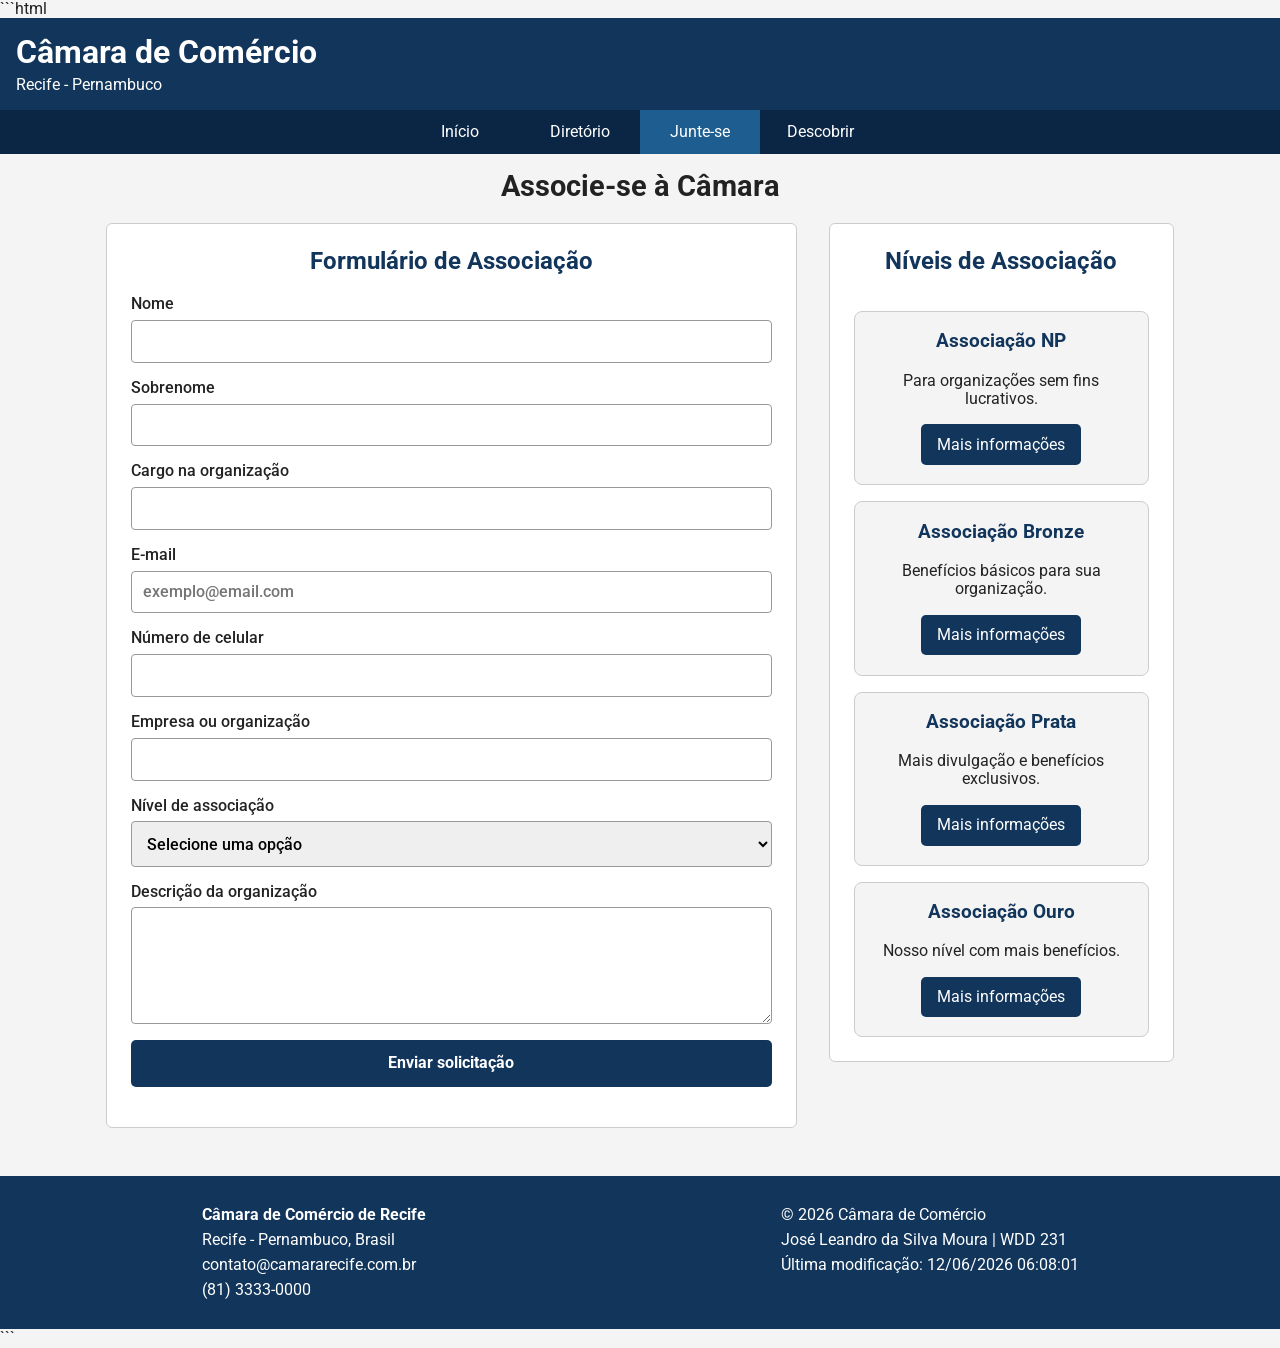
==== camara/associacao.html @ 473f821c "Adicionar pagina de associacao da Camara S04" ====
```html
<!DOCTYPE html>
<html lang="pt-BR">

<head>
  <meta charset="UTF-8">
  <meta name="viewport" content="width=device-width, initial-scale=1.0">

  <meta
    name="description"
    content="Associe-se à Câmara de Comércio de Recife e conheça nossos níveis e benefícios de associação.">

  <meta name="author" content="José Leandro da Silva Moura">

  <meta property="og:title" content="Associe-se | Câmara de Comércio de Recife">
  <meta
    property="og:description"
    content="Faça parte da Câmara de Comércio de Recife e conheça nossos níveis de associação.">
  <meta
    property="og:image"
    content="https://jubileujandira.github.io/wdd231/camara/imagens/recife-tecnologia.jpeg">
  <meta
    property="og:url"
    content="https://jubileujandira.github.io/wdd231/camara/associacao.html">
  <meta property="og:type" content="website">

  <title>Associe-se | Câmara de Comércio</title>

  <link rel="icon" href="favicon.ico">

  <link rel="preconnect" href="https://fonts.googleapis.com">
  <link rel="preconnect" href="https://fonts.gstatic.com" crossorigin>
  <link
    href="https://fonts.googleapis.com/css2?family=Roboto:wght@400;500;700&display=swap"
    rel="stylesheet">

  <link rel="stylesheet" href="estilos/normalize.css">
  <link rel="stylesheet" href="estilos/telas-pequenas.css">
  <link rel="stylesheet" href="estilos/telas-grandes.css">

  <script src="scripts/associacao.js" defer></script>
</head>

<body>

  <header>
    <div class="cabecalho">
      <div class="nome-site">
        <span>Câmara de Comércio</span>
        <p>Recife - Pernambuco</p>
      </div>

      <button
        id="menu"
        type="button"
        aria-label="Abrir menu de navegação"
        aria-controls="navegacao"
        aria-expanded="false">
        ☰
      </button>
    </div>

    <nav id="navegacao">
      <a href="index.html">Início</a>
      <a href="diretorio.html">Diretório</a>
      <a href="associacao.html" class="ativo">Junte-se</a>
      <a href="descobrir.html">Descobrir</a>
    </nav>
  </header>

  <main>
    <h1>Associe-se à Câmara</h1>

    <div class="conteudo-associacao">

      <section class="area-formulario">
        <h2>Formulário de Associação</h2>

        <form method="get" action="agradecimento.html">

          <label>
            Nome
            <input
              type="text"
              name="nome"
              title="Digite seu nome"
              autocomplete="given-name"
              required>
          </label>

          <label>
            Sobrenome
            <input
              type="text"
              name="sobrenome"
              title="Digite seu sobrenome"
              autocomplete="family-name"
              required>
          </label>

          <label>
            Cargo na organização
            <input
              type="text"
              name="cargo"
              title="Digite seu cargo na organização"
              autocomplete="organization-title"
              pattern="[A-Za-zÀ-ÿ\s-]{7,}">
          </label>

          <label>
            E-mail
            <input
              type="email"
              name="email"
              title="Digite seu endereço de e-mail"
              autocomplete="email"
              placeholder="exemplo@email.com"
              required>
          </label>

          <label>
            Número de celular
            <input
              type="tel"
              name="telefone"
              title="Digite seu número de celular"
              autocomplete="tel"
              required>
          </label>

          <label>
            Empresa ou organização
            <input
              type="text"
              name="organizacao"
              title="Digite o nome da empresa ou organização"
              autocomplete="organization"
              required>
          </label>

          <label>
            Nível de associação
            <select
              name="nivel"
              title="Selecione um nível de associação"
              required>
              <option value="">Selecione uma opção</option>
              <option value="np">Associação NP</option>
              <option value="bronze">Associação Bronze</option>
              <option value="silver">Associação Prata</option>
              <option value="gold">Associação Ouro</option>
            </select>
          </label>

          <label>
            Descrição da organização
            <textarea
              name="descricao"
              title="Descreva a atividade da sua organização"
              rows="5"></textarea>
          </label>

          <input type="hidden" name="timestamp" id="timestamp">

          <button type="submit">Enviar solicitação</button>

        </form>
      </section>

      <section class="niveis-associacao">
        <h2>Níveis de Associação</h2>

        <div class="cartao-nivel">
          <h3>Associação NP</h3>
          <p>Para organizações sem fins lucrativos.</p>
          <button type="button" data-modal="modal-np">
            Mais informações
          </button>
        </div>

        <div class="cartao-nivel">
          <h3>Associação Bronze</h3>
          <p>Benefícios básicos para sua organização.</p>
          <button type="button" data-modal="modal-bronze">
            Mais informações
          </button>
        </div>

        <div class="cartao-nivel">
          <h3>Associação Prata</h3>
          <p>Mais divulgação e benefícios exclusivos.</p>
          <button type="button" data-modal="modal-prata">
            Mais informações
          </button>
        </div>

        <div class="cartao-nivel">
          <h3>Associação Ouro</h3>
          <p>Nosso nível com mais benefícios.</p>
          <button type="button" data-modal="modal-ouro">
            Mais informações
          </button>
        </div>
      </section>

    </div>

    <dialog id="modal-np">
      <h2>Associação NP</h2>
      <p>Indicada para organizações sem fins lucrativos.</p>
      <p>Não possui taxa de associação.</p>
      <p>Inclui participação em eventos e acesso a informações da Câmara.</p>
      <button type="button" class="fechar-modal">Fechar</button>
    </dialog>

    <dialog id="modal-bronze">
      <h2>Associação Bronze</h2>
      <p>Inclui participação em eventos da Câmara.</p>
      <p>Acesso a treinamentos e oportunidades de networking.</p>
      <button type="button" class="fechar-modal">Fechar</button>
    </dialog>

    <dialog id="modal-prata">
      <h2>Associação Prata</h2>
      <p>Inclui todos os benefícios do nível Bronze.</p>
      <p>Oferece descontos em eventos e oportunidades adicionais de divulgação.</p>
      <button type="button" class="fechar-modal">Fechar</button>
    </dialog>

    <dialog id="modal-ouro">
      <h2>Associação Ouro</h2>
      <p>Inclui todos os benefícios dos níveis anteriores.</p>
      <p>Oferece maior destaque publicitário e participação em eventos especiais.</p>
      <button type="button" class="fechar-modal">Fechar</button>
    </dialog>

  </main>

  <footer>
    <div>
      <p><strong>Câmara de Comércio de Recife</strong></p>
      <p>Recife - Pernambuco, Brasil</p>
      <p>contato@camararecife.com.br</p>
      <p>(81) 3333-0000</p>
    </div>

    <div>
      <p>
        © <span id="anoAtual"></span>
        Câmara de Comércio
      </p>

      <p>José Leandro da Silva Moura | WDD 231</p>

      <p>
        Última modificação:
        <span id="ultimaModificacao"></span>
      </p>
    </div>
  </footer>

</body>

</html>
```
---- camara/estilos/telas-pequenas.css ----
body {
  font-family: "Roboto", Arial, Helvetica, sans-serif;
  background-color: #f4f4f4;
  color: #222;
}

header {
  background-color: #12355b;
  color: white;
}

.cabecalho {
  padding: 1rem;
  display: flex;
  justify-content: space-between;
  align-items: center;
}

.nome-site span {
  display: block;
  margin-bottom: 0.3rem;
  font-size: 2rem;
  font-weight: 700;
}

.nome-site p {
  margin: 0;
}

#menu {
  background-color: transparent;
  color: white;
  border: 1px solid white;
  padding: 0.5rem 0.7rem;
  cursor: pointer;
  font-size: 1.4rem;
}

nav {
  background-color: #0b2545;
  display: none;
  flex-direction: column;
}

nav.aberto {
  display: flex;
}

nav a {
  color: white;
  text-decoration: none;
  padding: 0.8rem 1rem;
  text-align: center;
}

nav a:hover,
nav a.ativo {
  background-color: #1d5d8f;
}

main {
  max-width: 1100px;
  margin: 0 auto;
  padding: 1rem;
}

main h1 {
  text-align: center;
  font-size: 1.8rem;
}

/* =========================
   DIRETÓRIO
   ========================= */

.visualizacao {
  display: flex;
  justify-content: center;
  gap: 0.5rem;
  margin: 1rem 0 1.5rem;
}

.visualizacao button {
  padding: 0.6rem 1rem;
  border: 1px solid #12355b;
  background-color: white;
  cursor: pointer;
  border-radius: 4px;
}

.visualizacao button:hover {
  background-color: #12355b;
  color: white;
}

/* VISUALIZAÇÃO EM GRADE */

#membros.grade {
  display: grid;
  grid-template-columns: repeat(auto-fit, minmax(220px, 1fr));
  gap: 1rem;
}

/* VISUALIZAÇÃO EM LISTA */

#membros.lista {
  display: block;
}

#membros.lista section {
  margin-bottom: 0.7rem;
}

/* IMAGENS APARECEM NA GRADE */

#membros.grade img {
  display: block;
  max-width: 100%;
  height: auto;
  margin: 0 auto 1rem;
}

/* IMAGENS NÃO APARECEM NA LISTA */

#membros.lista img {
  display: none;
}

#membros section {
  background-color: white;
  border: 1px solid #ccc;
  border-radius: 6px;
  padding: 1rem;
}

#membros h3 {
  color: #12355b;
}

#membros a {
  color: #0645ad;
}

/* =========================
   PÁGINA INICIAL
   ========================= */

/* HERO */

.hero {
  position: relative;
  margin-bottom: 1.5rem;
  overflow: hidden;
  border-radius: 6px;
}

.hero img {
  display: block;
  width: 100%;
  height: 350px;
  object-fit: cover;
}

.hero-conteudo {
  background-color: #12355b;
  color: white;
  padding: 1.2rem;
  text-align: center;
}

.hero-conteudo h2 {
  margin-top: 0;
}

.hero-conteudo p {
  line-height: 1.5;
}

.cta {
  display: inline-block;
  background-color: white;
  color: #12355b;
  padding: 0.8rem 1.2rem;
  margin-top: 0.5rem;
  border-radius: 5px;
  text-decoration: none;
  font-weight: 700;
}

.cta:hover {
  background-color: #e6e6e6;
}

/* EVENTOS, CLIMA E PREVISÃO */

.informacoes {
  display: grid;
  grid-template-columns: 1fr;
  gap: 1rem;
  margin-bottom: 2rem;
}

.eventos,
.clima,
.previsao {
  background-color: white;
  border: 1px solid #ccc;
  border-radius: 6px;
  padding: 1rem;
}

.eventos h2,
.clima h2,
.previsao h2 {
  background-color: #12355b;
  color: white;
  margin: -1rem -1rem 1rem;
  padding: 0.7rem;
  text-align: center;
}

.eventos h3 {
  color: #12355b;
}

/* EMPRESAS EM DESTAQUE */

.destaques {
  margin-top: 1.5rem;
}

.destaques > h2 {
  text-align: center;
  color: #12355b;
}

#empresas-destaque {
  display: grid;
  grid-template-columns: 1fr;
  gap: 1rem;
}

#empresas-destaque section {
  background-color: white;
  border: 1px solid #ccc;
  border-radius: 6px;
  padding: 1rem;
  text-align: center;
}

#empresas-destaque img {
  display: block;
  max-width: 180px;
  width: 100%;
  height: auto;
  margin: 0 auto 1rem;
}

#empresas-destaque h3 {
  color: #12355b;
}

#empresas-destaque a {
  color: #0645ad;
  overflow-wrap: anywhere;
}

/* =========================
   RODAPÉ
   ========================= */

footer {
  background-color: #12355b;
  color: white;
  padding: 1.5rem;
  text-align: center;
  margin-top: 2rem;
}

footer p {
  margin: 0.4rem 0;
}
/* =========================
   PÁGINA DE ASSOCIAÇÃO
   ========================= */

.conteudo-associacao {
  display: grid;
  grid-template-columns: 1fr;
  gap: 2rem;
}

.area-formulario,
.niveis-associacao {
  background-color: white;
  border: 1px solid #ccc;
  border-radius: 6px;
  padding: 1rem;
}

.area-formulario h2,
.niveis-associacao h2 {
  color: #12355b;
  text-align: center;
}

/* FORMULÁRIO */

.area-formulario form {
  display: flex;
  flex-direction: column;
  gap: 1rem;
}

.area-formulario label {
  display: flex;
  flex-direction: column;
  gap: 0.4rem;
  font-weight: 500;
}

.area-formulario input,
.area-formulario select,
.area-formulario textarea {
  width: 100%;
  box-sizing: border-box;
  padding: 0.7rem;
  border: 1px solid #999;
  border-radius: 4px;
  font: inherit;
}

.area-formulario input:focus,
.area-formulario select:focus,
.area-formulario textarea:focus {
  outline: 2px solid #1d5d8f;
  outline-offset: 2px;
}

.area-formulario button[type="submit"] {
  background-color: #12355b;
  color: white;
  border: none;
  border-radius: 5px;
  padding: 0.9rem;
  font-size: 1rem;
  font-weight: 700;
  cursor: pointer;
}

.area-formulario button[type="submit"]:hover {
  background-color: #1d5d8f;
}

/* CARTÕES DOS NÍVEIS */

.niveis-associacao {
  display: flex;
  flex-direction: column;
  gap: 1rem;
}

.cartao-nivel {
  background-color: #f4f4f4;
  border: 1px solid #ccc;
  border-radius: 8px;
  padding: 1.2rem;
  text-align: center;

  animation: entradaCartao 1s ease-out both;
}

.cartao-nivel:nth-of-type(2) {
  animation-delay: 0.2s;
}

.cartao-nivel:nth-of-type(3) {
  animation-delay: 0.4s;
}

.cartao-nivel:nth-of-type(4) {
  animation-delay: 0.6s;
}

.cartao-nivel:nth-of-type(5) {
  animation-delay: 0.8s;
}

.cartao-nivel h3 {
  color: #12355b;
}

.cartao-nivel button {
  background-color: #12355b;
  color: white;
  border: none;
  border-radius: 5px;
  padding: 0.7rem 1rem;
  cursor: pointer;
}

.cartao-nivel button:hover {
  background-color: #1d5d8f;
}

/* ANIMAÇÃO INICIAL DOS CARTÕES */

@keyframes entradaCartao {
  from {
    opacity: 0;
    transform: translateY(25px);
  }

  to {
    opacity: 1;
    transform: translateY(0);
  }
}

/* MODAIS */

dialog {
  max-width: 500px;
  width: calc(100% - 3rem);
  border: none;
  border-radius: 8px;
  padding: 1.5rem;
}

dialog::backdrop {
  background-color: rgba(0, 0, 0, 0.6);
}

dialog h2 {
  color: #12355b;
}

.fechar-modal {
  background-color: #12355b;
  color: white;
  border: none;
  border-radius: 5px;
  padding: 0.7rem 1rem;
  cursor: pointer;
}

.fechar-modal:hover {
  background-color: #1d5d8f;
}

/* =========================
   PÁGINA DE AGRADECIMENTO
   ========================= */

.agradecimento {
  max-width: 700px;
  margin: 2rem auto;
  background-color: white;
  border: 1px solid #ccc;
  border-radius: 8px;
  padding: 1.5rem;
}

.agradecimento h1,
.agradecimento h2 {
  color: #12355b;
}

#dados-enviados {
  background-color: #f4f4f4;
  border-left: 5px solid #12355b;
  padding: 1rem;
  margin: 1.5rem 0;
}

.voltar-inicio {
  display: inline-block;
  background-color: #12355b;
  color: white;
  text-decoration: none;
  padding: 0.8rem 1rem;
  border-radius: 5px;
}

.voltar-inicio:hover {
  background-color: #1d5d8f;
}
---- camara/estilos/telas-grandes.css ----
@media screen and (min-width: 700px) {

  /* =========================
     CABEÇALHO E NAVEGAÇÃO
     ========================= */

  #menu {
    display: none;
  }

  nav {
    display: flex;
    flex-direction: row;
    justify-content: center;
  }

  nav a {
    min-width: 120px;
  }

  /* =========================
     DIRETÓRIO
     ========================= */

  /* VISUALIZAÇÃO EM GRADE */

  #membros.grade {
    display: grid;
    grid-template-columns: repeat(3, 1fr);
    gap: 1rem;
  }

  /* VISUALIZAÇÃO EM LISTA */

  #membros.lista {
    display: block;
  }

  #membros.lista section {
    margin-bottom: 0.7rem;
  }

  /* Na lista as imagens não devem aparecer */

  #membros.lista img {
    display: none;
  }

  /* =========================
     PÁGINA INICIAL
     ========================= */

  /* HERO */

  .hero {
    position: relative;
  }

  .hero img {
    width: 100%;
    height: 450px;
    object-fit: cover;
  }

  .hero-conteudo {
    position: absolute;
    left: 2rem;
    bottom: 2rem;
    max-width: 450px;
    background-color: rgba(18, 53, 91, 0.95);
    border-radius: 6px;
    text-align: left;
  }

  /* EVENTOS, CLIMA E PREVISÃO */

  .informacoes {
    grid-template-columns: 2fr 1fr 1fr;
    align-items: stretch;
  }

  .eventos,
  .clima,
  .previsao {
    min-height: 220px;
  }

  /* EMPRESAS EM DESTAQUE */

  #empresas-destaque {
    grid-template-columns: repeat(3, 1fr);
  }

  #empresas-destaque section {
    display: flex;
    flex-direction: column;
    align-items: center;
  }

  #empresas-destaque img {
    height: 120px;
    object-fit: contain;
  }

  /* =========================
     PÁGINA DE ASSOCIAÇÃO
     ========================= */

  .conteudo-associacao {
    display: grid;
    grid-template-columns: 2fr 1fr;
    gap: 2rem;
    align-items: start;
  }

  .area-formulario {
    padding: 1.5rem;
  }

  .niveis-associacao {
    padding: 1.5rem;
  }

  dialog {
    max-width: 500px;
  }

  /* =========================
     PÁGINA DE AGRADECIMENTO
     ========================= */

  .agradecimento {
    max-width: 700px;
    margin: 2rem auto;
    padding: 2rem;
  }

  /* =========================
     RODAPÉ
     ========================= */

  footer {
    display: flex;
    justify-content: space-around;
    text-align: left;
  }

}
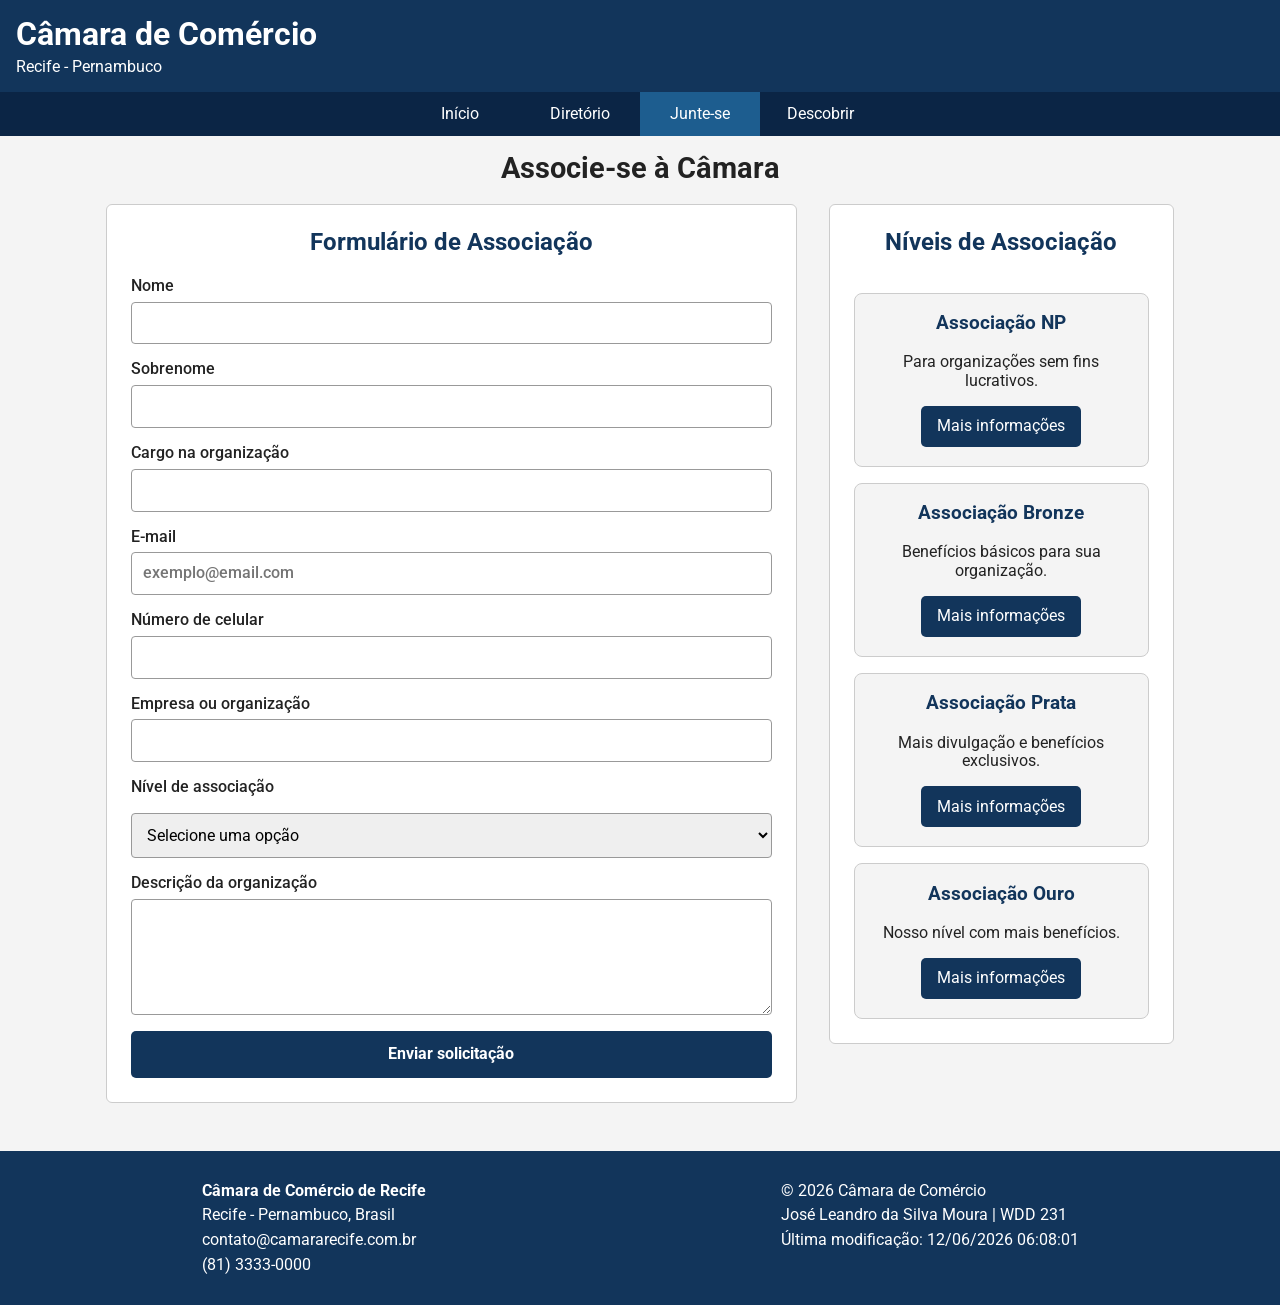
==== commit 4f28ad48: "Corrigir formulario de associacao S04" ====
--- a/camara/associacao.html
+++ b/camara/associacao.html
@@ -1,4 +1,3 @@
-```html
 <!DOCTYPE html>
 <html lang="pt-BR">
 
@@ -139,19 +138,18 @@
               required>
           </label>
 
-          <label>
-            Nível de associação
-            <select
-              name="nivel"
-              title="Selecione um nível de associação"
-              required>
-              <option value="">Selecione uma opção</option>
-              <option value="np">Associação NP</option>
-              <option value="bronze">Associação Bronze</option>
-              <option value="silver">Associação Prata</option>
-              <option value="gold">Associação Ouro</option>
-            </select>
-          </label>
+          <label for="nivel-associacao">Nível de associação</label>
+          <select
+            id="nivel-associacao"
+            name="nivel-associacao"
+            title="Selecione um nível de associação"
+            required>
+            <option value="" disabled selected>Selecione uma opção</option>
+            <option value="np">Associação NP</option>
+            <option value="bronze">Associação Bronze</option>
+            <option value="silver">Associação Prata</option>
+            <option value="gold">Associação Ouro</option>
+          </select>
 
           <label>
             Descrição da organização
@@ -161,7 +159,10 @@
               rows="5"></textarea>
           </label>
 
-          <input type="hidden" name="timestamp" id="timestamp">
+          <input
+            type="hidden"
+            name="timestamp"
+            id="timestamp">
 
           <button type="submit">Enviar solicitação</button>
 
@@ -224,14 +225,20 @@
     <dialog id="modal-prata">
       <h2>Associação Prata</h2>
       <p>Inclui todos os benefícios do nível Bronze.</p>
-      <p>Oferece descontos em eventos e oportunidades adicionais de divulgação.</p>
+      <p>
+        Oferece descontos em eventos e oportunidades adicionais
+        de divulgação.
+      </p>
       <button type="button" class="fechar-modal">Fechar</button>
     </dialog>
 
     <dialog id="modal-ouro">
       <h2>Associação Ouro</h2>
       <p>Inclui todos os benefícios dos níveis anteriores.</p>
-      <p>Oferece maior destaque publicitário e participação em eventos especiais.</p>
+      <p>
+        Oferece maior destaque publicitário e participação
+        em eventos especiais.
+      </p>
       <button type="button" class="fechar-modal">Fechar</button>
     </dialog>
 
@@ -262,5 +269,4 @@
 
 </body>
 
-</html>
-```+</html>
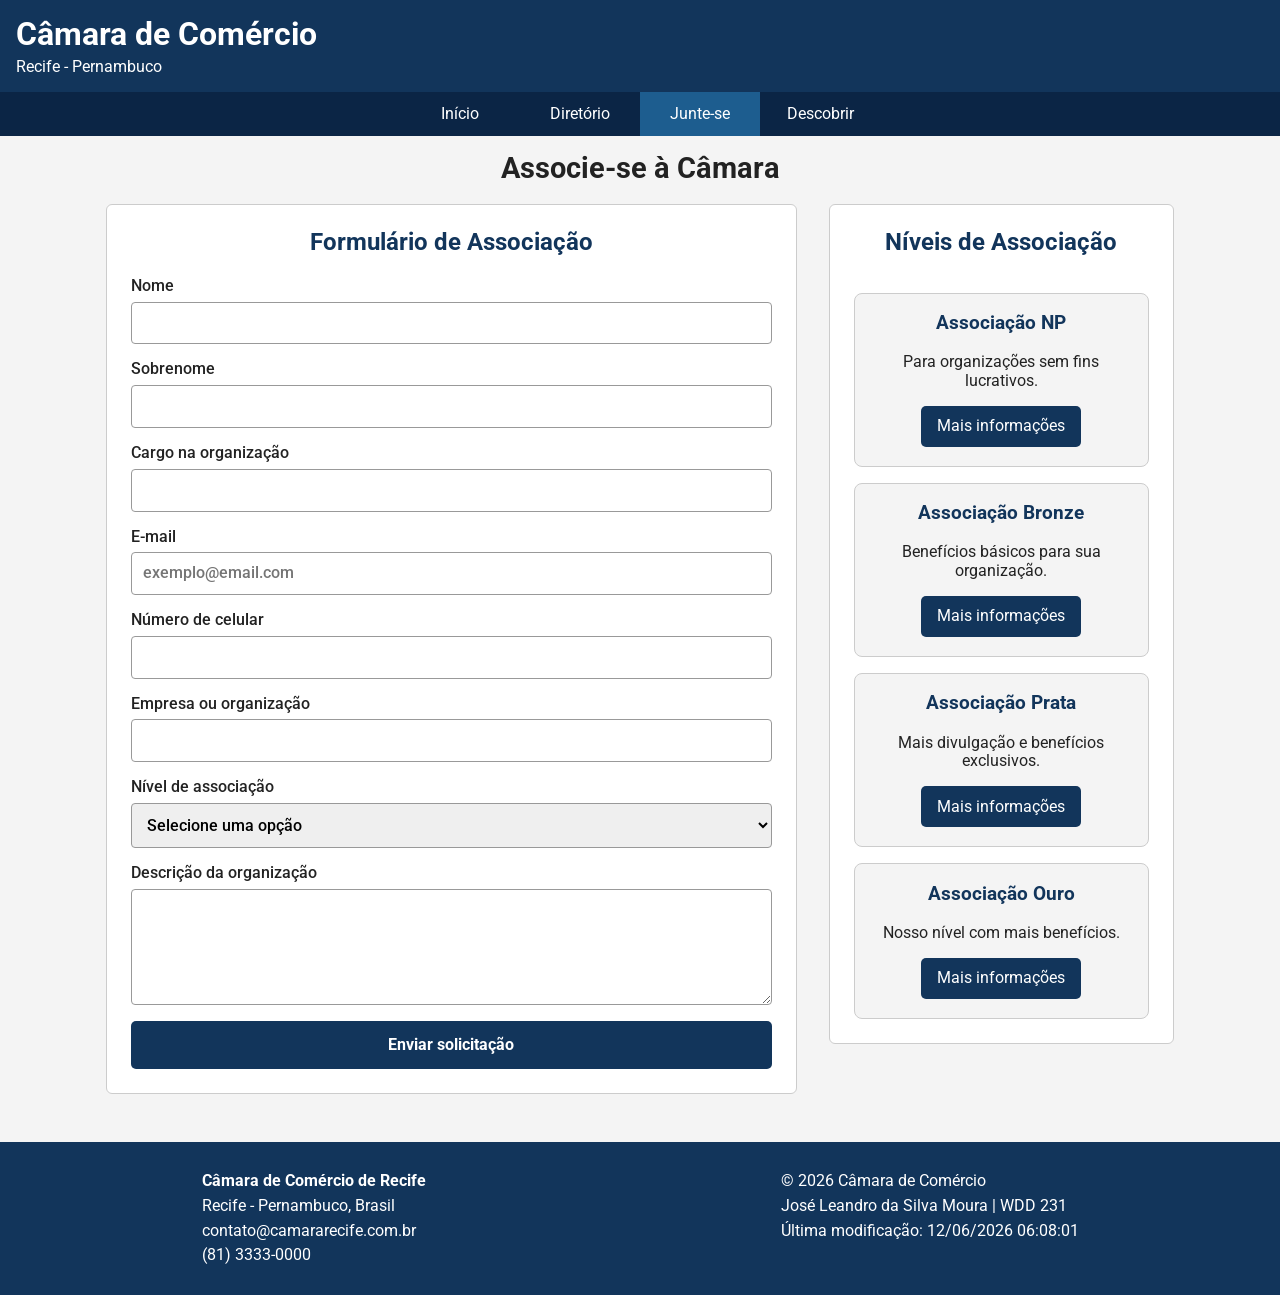
==== commit 59adf720: "Ajustar nivel de associacao" ====
--- a/camara/associacao.html
+++ b/camara/associacao.html
@@ -29,6 +29,7 @@
 
   <link rel="preconnect" href="https://fonts.googleapis.com">
   <link rel="preconnect" href="https://fonts.gstatic.com" crossorigin>
+
   <link
     href="https://fonts.googleapis.com/css2?family=Roboto:wght@400;500;700&display=swap"
     rel="stylesheet">
@@ -44,6 +45,7 @@
 
   <header>
     <div class="cabecalho">
+
       <div class="nome-site">
         <span>Câmara de Comércio</span>
         <p>Recife - Pernambuco</p>
@@ -57,6 +59,7 @@
         aria-expanded="false">
         ☰
       </button>
+
     </div>
 
     <nav id="navegacao">
@@ -68,11 +71,13 @@
   </header>
 
   <main>
+
     <h1>Associe-se à Câmara</h1>
 
     <div class="conteudo-associacao">
 
       <section class="area-formulario">
+
         <h2>Formulário de Associação</h2>
 
         <form method="get" action="agradecimento.html">
@@ -138,18 +143,19 @@
               required>
           </label>
 
-          <label for="nivel-associacao">Nível de associação</label>
-          <select
-            id="nivel-associacao"
-            name="nivel-associacao"
-            title="Selecione um nível de associação"
-            required>
-            <option value="" disabled selected>Selecione uma opção</option>
-            <option value="np">Associação NP</option>
-            <option value="bronze">Associação Bronze</option>
-            <option value="silver">Associação Prata</option>
-            <option value="gold">Associação Ouro</option>
-          </select>
+          <label>
+            Nível de associação
+            <select
+              name="nivel"
+              title="Selecione um nível de associação"
+              required>
+              <option value="">Selecione uma opção</option>
+              <option value="np">Associação NP</option>
+              <option value="bronze">Associação Bronze</option>
+              <option value="silver">Associação Prata</option>
+              <option value="gold">Associação Ouro</option>
+            </select>
+          </label>
 
           <label>
             Descrição da organização
@@ -164,18 +170,25 @@
             name="timestamp"
             id="timestamp">
 
-          <button type="submit">Enviar solicitação</button>
+          <button type="submit">
+            Enviar solicitação
+          </button>
 
         </form>
+
       </section>
 
       <section class="niveis-associacao">
+
         <h2>Níveis de Associação</h2>
 
         <div class="cartao-nivel">
           <h3>Associação NP</h3>
           <p>Para organizações sem fins lucrativos.</p>
-          <button type="button" data-modal="modal-np">
+
+          <button
+            type="button"
+            data-modal="modal-np">
             Mais informações
           </button>
         </div>
@@ -183,7 +196,10 @@
         <div class="cartao-nivel">
           <h3>Associação Bronze</h3>
           <p>Benefícios básicos para sua organização.</p>
-          <button type="button" data-modal="modal-bronze">
+
+          <button
+            type="button"
+            data-modal="modal-bronze">
             Mais informações
           </button>
         </div>
@@ -191,7 +207,10 @@
         <div class="cartao-nivel">
           <h3>Associação Prata</h3>
           <p>Mais divulgação e benefícios exclusivos.</p>
-          <button type="button" data-modal="modal-prata">
+
+          <button
+            type="button"
+            data-modal="modal-prata">
             Mais informações
           </button>
         </div>
@@ -199,72 +218,137 @@
         <div class="cartao-nivel">
           <h3>Associação Ouro</h3>
           <p>Nosso nível com mais benefícios.</p>
-          <button type="button" data-modal="modal-ouro">
+
+          <button
+            type="button"
+            data-modal="modal-ouro">
             Mais informações
           </button>
         </div>
+
       </section>
 
     </div>
 
     <dialog id="modal-np">
+
       <h2>Associação NP</h2>
-      <p>Indicada para organizações sem fins lucrativos.</p>
-      <p>Não possui taxa de associação.</p>
-      <p>Inclui participação em eventos e acesso a informações da Câmara.</p>
-      <button type="button" class="fechar-modal">Fechar</button>
+
+      <p>
+        Indicada para organizações sem fins lucrativos.
+      </p>
+
+      <p>
+        Não possui taxa de associação.
+      </p>
+
+      <p>
+        Inclui participação em eventos e acesso a informações
+        da Câmara.
+      </p>
+
+      <button
+        type="button"
+        class="fechar-modal">
+        Fechar
+      </button>
+
     </dialog>
 
     <dialog id="modal-bronze">
+
       <h2>Associação Bronze</h2>
-      <p>Inclui participação em eventos da Câmara.</p>
-      <p>Acesso a treinamentos e oportunidades de networking.</p>
-      <button type="button" class="fechar-modal">Fechar</button>
+
+      <p>
+        Inclui participação em eventos da Câmara.
+      </p>
+
+      <p>
+        Acesso a treinamentos e oportunidades de networking.
+      </p>
+
+      <button
+        type="button"
+        class="fechar-modal">
+        Fechar
+      </button>
+
     </dialog>
 
     <dialog id="modal-prata">
+
       <h2>Associação Prata</h2>
-      <p>Inclui todos os benefícios do nível Bronze.</p>
+
+      <p>
+        Inclui todos os benefícios do nível Bronze.
+      </p>
+
       <p>
         Oferece descontos em eventos e oportunidades adicionais
         de divulgação.
       </p>
-      <button type="button" class="fechar-modal">Fechar</button>
+
+      <button
+        type="button"
+        class="fechar-modal">
+        Fechar
+      </button>
+
     </dialog>
 
     <dialog id="modal-ouro">
+
       <h2>Associação Ouro</h2>
-      <p>Inclui todos os benefícios dos níveis anteriores.</p>
+
+      <p>
+        Inclui todos os benefícios dos níveis anteriores.
+      </p>
+
       <p>
         Oferece maior destaque publicitário e participação
         em eventos especiais.
       </p>
-      <button type="button" class="fechar-modal">Fechar</button>
+
+      <button
+        type="button"
+        class="fechar-modal">
+        Fechar
+      </button>
+
     </dialog>
 
   </main>
 
   <footer>
+
     <div>
-      <p><strong>Câmara de Comércio de Recife</strong></p>
+      <p>
+        <strong>Câmara de Comércio de Recife</strong>
+      </p>
+
       <p>Recife - Pernambuco, Brasil</p>
       <p>contato@camararecife.com.br</p>
       <p>(81) 3333-0000</p>
     </div>
 
     <div>
+
       <p>
         © <span id="anoAtual"></span>
         Câmara de Comércio
       </p>
 
-      <p>José Leandro da Silva Moura | WDD 231</p>
+      <p>
+        José Leandro da Silva Moura | WDD 231
+      </p>
 
       <p>
         Última modificação:
         <span id="ultimaModificacao"></span>
       </p>
+
     </div>
+
   </footer>
 
 </body>
